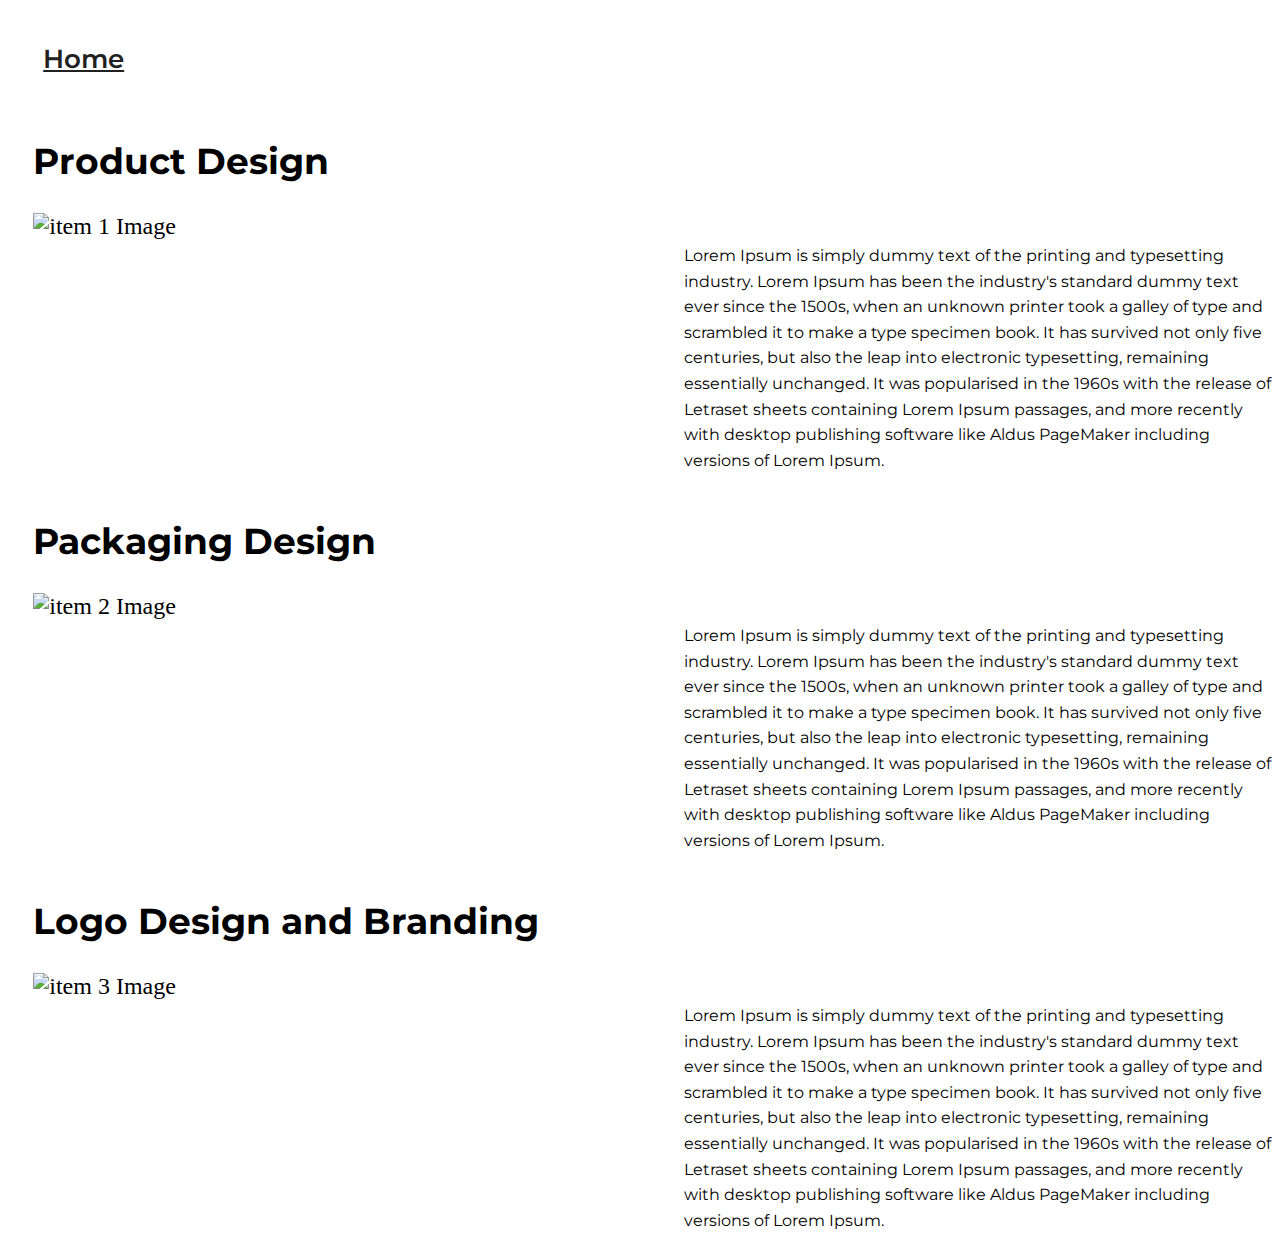
==== partials/home.html @ 335a7248 "Create home.html" ====
<!DOCTYPE html>
<html lang="en">
<head>
    <meta charset="UTF-8">
    <meta name="viewport" content="width=device-width, initial-scale=1.0">
    <title>Loaded Content by Ajax</title>
    <link rel="stylesheet" href="../css/styles.css">
    <link rel="stylesheet" href="../css/normalize.css">
</head>

<nav class="nav-bar">
    <a href="../index.html">Home</a>
</nav>

<div class="item">
<item class="item-01">
    <div id="items">
    <h2>Product Design</h2>
    <img src="/images/Auro.png" alt="item 1 Image">
    </div>
    <div>
    <p>Lorem Ipsum is simply dummy text of the printing and typesetting industry. Lorem Ipsum has been the industry's standard dummy text ever since the 1500s, when an unknown printer took a galley of type and scrambled it to make a type specimen book. It has survived not only five centuries, but also the leap into electronic typesetting, remaining essentially unchanged. It was popularised in the 1960s with the release of Letraset sheets containing Lorem Ipsum passages, and more recently with desktop publishing software like Aldus PageMaker including versions of Lorem Ipsum. </p>     
    </div>
</item>


<item class="item-01">
    <div id="items">
    <h2>Packaging Design</h2>
    <img src="/images/Packaging.png" alt="item 2 Image">
    </div>
    <div>
    <p>Lorem Ipsum is simply dummy text of the printing and typesetting industry. Lorem Ipsum has been the industry's standard dummy text ever since the 1500s, when an unknown printer took a galley of type and scrambled it to make a type specimen book. It has survived not only five centuries, but also the leap into electronic typesetting, remaining essentially unchanged. It was popularised in the 1960s with the release of Letraset sheets containing Lorem Ipsum passages, and more recently with desktop publishing software like Aldus PageMaker including versions of Lorem Ipsum. </p>     
    </div>
</item>


<item class="item-01">
        <div id="items">
        <h2>Logo Design and Branding</h2>
        <img src="/images/branding.png" alt="item 3 Image">
        </div>
        <div>
        <p>Lorem Ipsum is simply dummy text of the printing and typesetting industry. Lorem Ipsum has been the industry's standard dummy text ever since the 1500s, when an unknown printer took a galley of type and scrambled it to make a type specimen book. It has survived not only five centuries, but also the leap into electronic typesetting, remaining essentially unchanged. It was popularised in the 1960s with the release of Letraset sheets containing Lorem Ipsum passages, and more recently with desktop publishing software like Aldus PageMaker including versions of Lorem Ipsum. </p>     
        </div>
</item>
</div>
---- css/styles.css ----
@import url('https://fonts.googleapis.com/css2?family=Montserrat:wght@500;600&display=swap');

@import url('https://fonts.googleapis.com/css2?family=Montserrat&display=swap');

h2 {
  font-family: 'Montserrat', sans-serif;
}

img {
  max-width: 100%;
}

.nav-bar {
  background-color: white;
  padding: 1.4rem;
  text-align: left;
  font-family: 'Montserrat', sans-serif;
  font-weight: 600;
}

nav li {
  margin-left: 2rem;
  margin-top: 2rem;
  
}

nav a {
  font-size: 1.6rem;
  color: #212121;
  padding: 0.8rem;
}

p {
  font-family: 'Montserrat', sans-serif;
  font-size: 1rem;
  line-height: 1.6rem;
}

.masthead {
  position: relative;
  max-width: 100%;
}

footer{
background-color: #FAD84F;
}

.info{
  color: #212121;
  font-family: 'Montserrat', sans-serif;
  padding: 0.2rem;
  padding-left: 2rem;
}

.social-media img{
  max-width: 2.4rem;
  padding: 1rem;
  padding-left: 2rem;
}

.social-media h4{
  color: white;
  padding-right: 4rem;
}

.project-container h3,p{
  font-family: 'Montserrat', sans-serif;
}

@media (min-width: 35rem) and (max-width: 80rem) {

.item-01 {
  display: grid;
  grid-template-columns: 1fr 1fr;
  grid-template-rows: 1fr;
  column-gap: 10%;
}

.item-01 #items{
  grid-column: 1/2;
  grid-row: 1/2;
}

.item-01 p{
  grid-column: 2/3;
  grid-row: 1/2;
  padding-top: 10%;
}

.project-container {
  column-count: 2;
  text-align: center;
}

.project-container h3,p{
  font-family: 'Montserrat', sans-serif;
}
}

@media (min-width: 80rem) {
body {
      font-size: 1.5rem;
  }

.nav-bar {
    font-family: 'Montserrat', sans-serif;
    display:flex;
    flex-direction: column;
  }

.nav-bar .nav {
     font-family: 'Montserrat', sans-serif;
      display: inline;
  }

  
  .item-01 {
    padding-left: 2%;
    display: grid;
    grid-template-columns: 1fr 1fr;
    grid-template-rows: 1fr;
    column-gap: 5%;
    row-gap: 10%;
  }
  
  .item-01 #items{
    grid-column: 1/2;
    grid-row: 1/2;
  }
  
  .item-01 p{
    grid-column: 2/3;
    grid-row: 1/2;
    padding-top: 20%;
  }

  .project-container{
    font-family: 'Montserrat', sans-serif;
    column-count:3;
    text-align:center;
    padding-bottom: 0.2rem;
  }


  .project-container h3{
    font-size: 1.2rem;
    font-family: 'Montserrat', sans-serif;

  }

  .project-container p{
    font-family: 'Montserrat', sans-serif;
    padding-bottom: 0.5rem;
  }
}
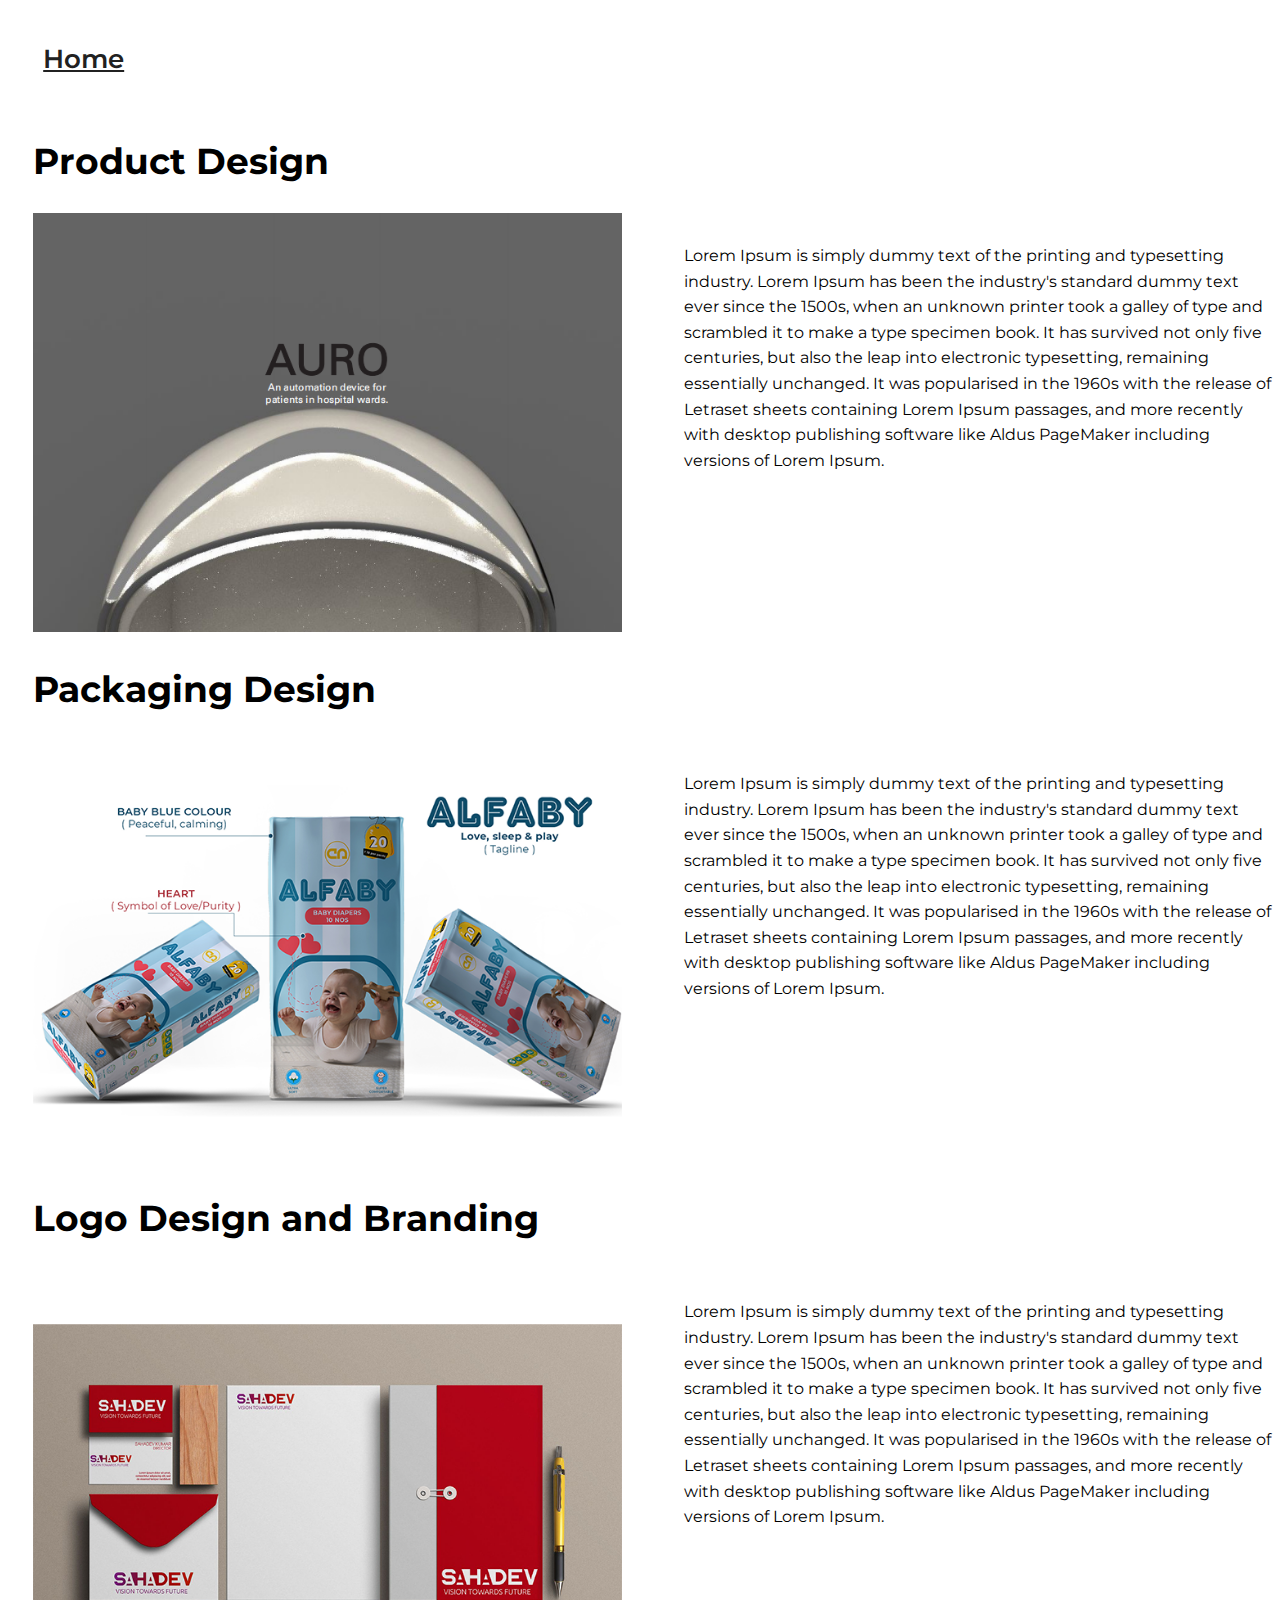
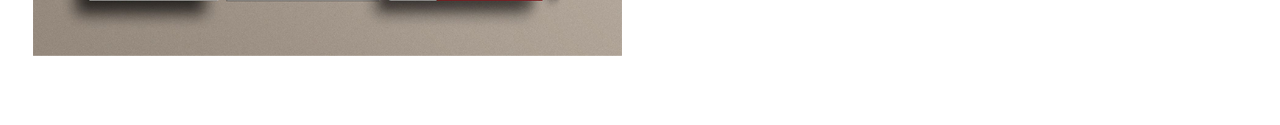
==== commit 4552ef61: "Update home.html" ====
--- a/partials/home.html
+++ b/partials/home.html
@@ -16,7 +16,7 @@
 <item class="item-01">
     <div id="items">
     <h2>Product Design</h2>
-    <img src="/images/Auro.png" alt="item 1 Image">
+    <img src="../images/Auro.png" alt="item 1 Image">
     </div>
     <div>
     <p>Lorem Ipsum is simply dummy text of the printing and typesetting industry. Lorem Ipsum has been the industry's standard dummy text ever since the 1500s, when an unknown printer took a galley of type and scrambled it to make a type specimen book. It has survived not only five centuries, but also the leap into electronic typesetting, remaining essentially unchanged. It was popularised in the 1960s with the release of Letraset sheets containing Lorem Ipsum passages, and more recently with desktop publishing software like Aldus PageMaker including versions of Lorem Ipsum. </p>     
@@ -27,7 +27,7 @@
 <item class="item-01">
     <div id="items">
     <h2>Packaging Design</h2>
-    <img src="/images/Packaging.png" alt="item 2 Image">
+    <img src="../images/Packaging.png" alt="item 2 Image">
     </div>
     <div>
     <p>Lorem Ipsum is simply dummy text of the printing and typesetting industry. Lorem Ipsum has been the industry's standard dummy text ever since the 1500s, when an unknown printer took a galley of type and scrambled it to make a type specimen book. It has survived not only five centuries, but also the leap into electronic typesetting, remaining essentially unchanged. It was popularised in the 1960s with the release of Letraset sheets containing Lorem Ipsum passages, and more recently with desktop publishing software like Aldus PageMaker including versions of Lorem Ipsum. </p>     
@@ -38,7 +38,7 @@
 <item class="item-01">
         <div id="items">
         <h2>Logo Design and Branding</h2>
-        <img src="/images/branding.png" alt="item 3 Image">
+        <img src="../images/branding.png" alt="item 3 Image">
         </div>
         <div>
         <p>Lorem Ipsum is simply dummy text of the printing and typesetting industry. Lorem Ipsum has been the industry's standard dummy text ever since the 1500s, when an unknown printer took a galley of type and scrambled it to make a type specimen book. It has survived not only five centuries, but also the leap into electronic typesetting, remaining essentially unchanged. It was popularised in the 1960s with the release of Letraset sheets containing Lorem Ipsum passages, and more recently with desktop publishing software like Aldus PageMaker including versions of Lorem Ipsum. </p>     
